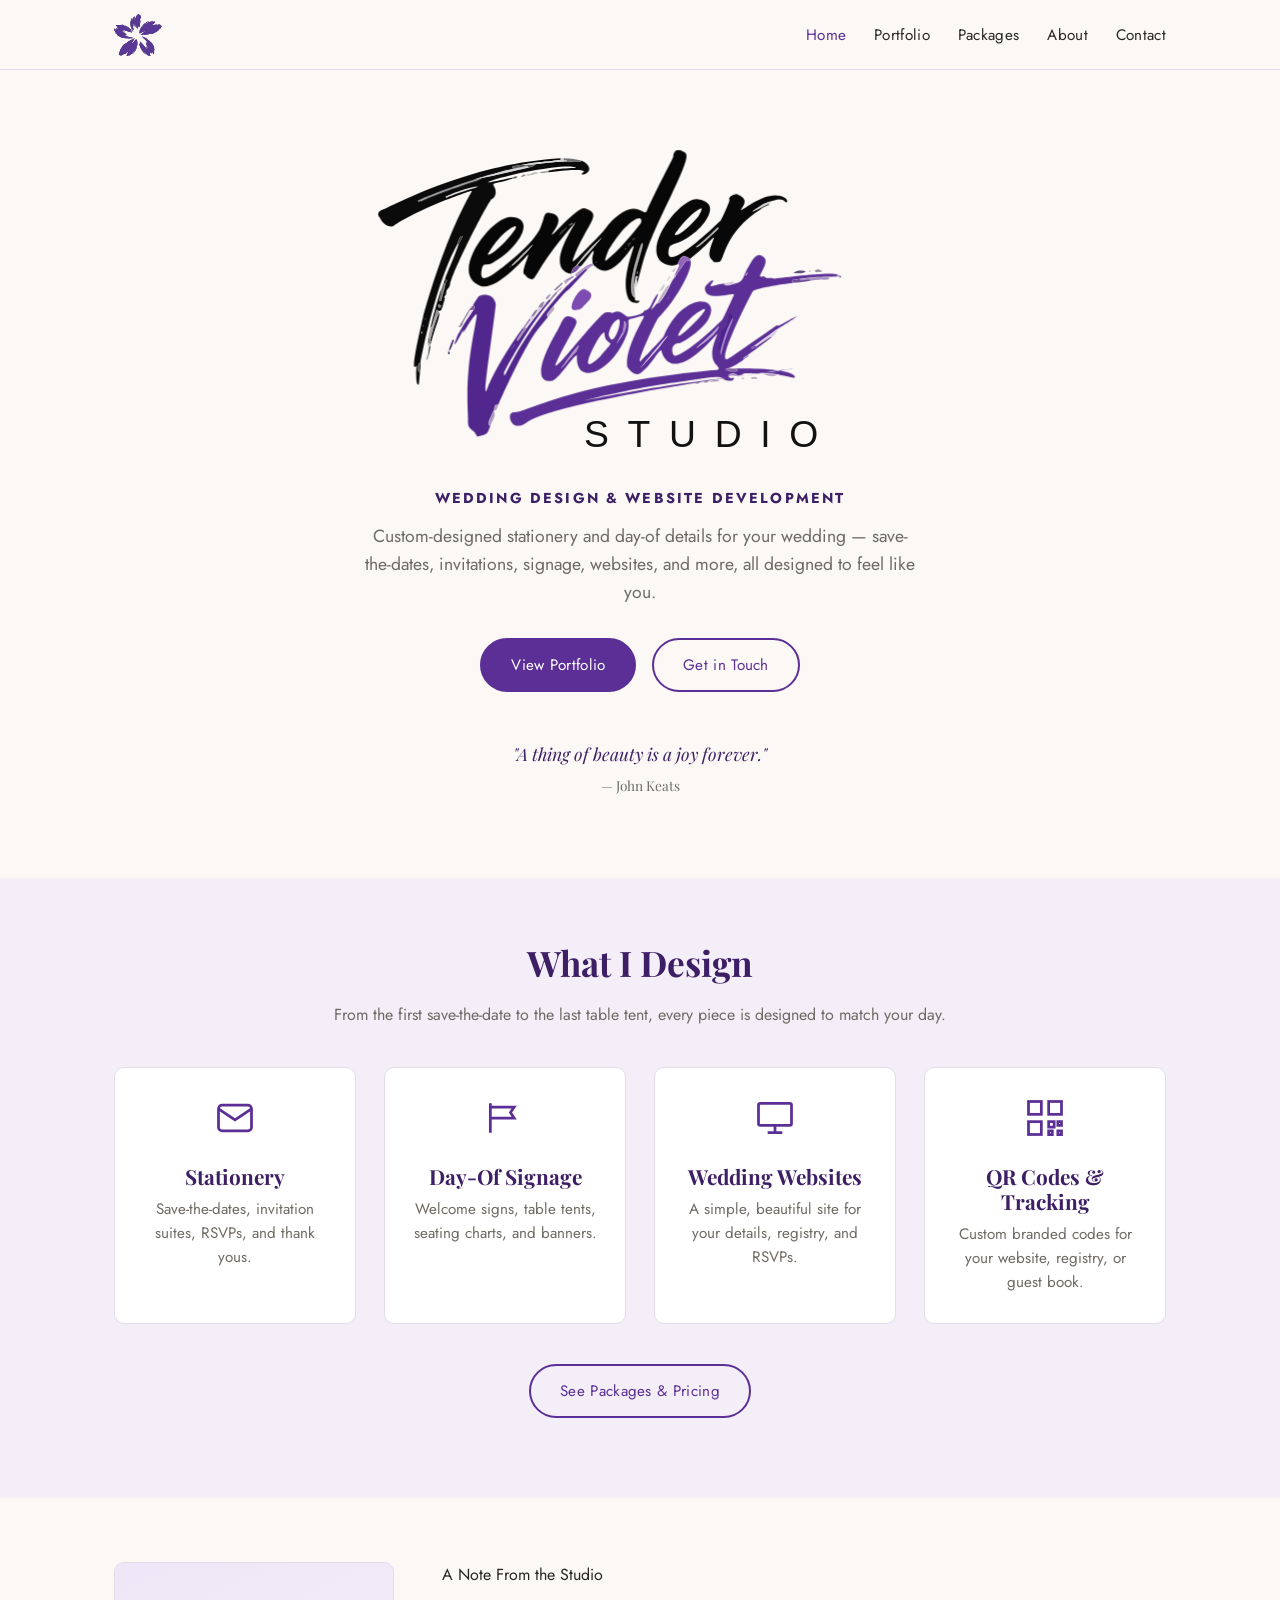
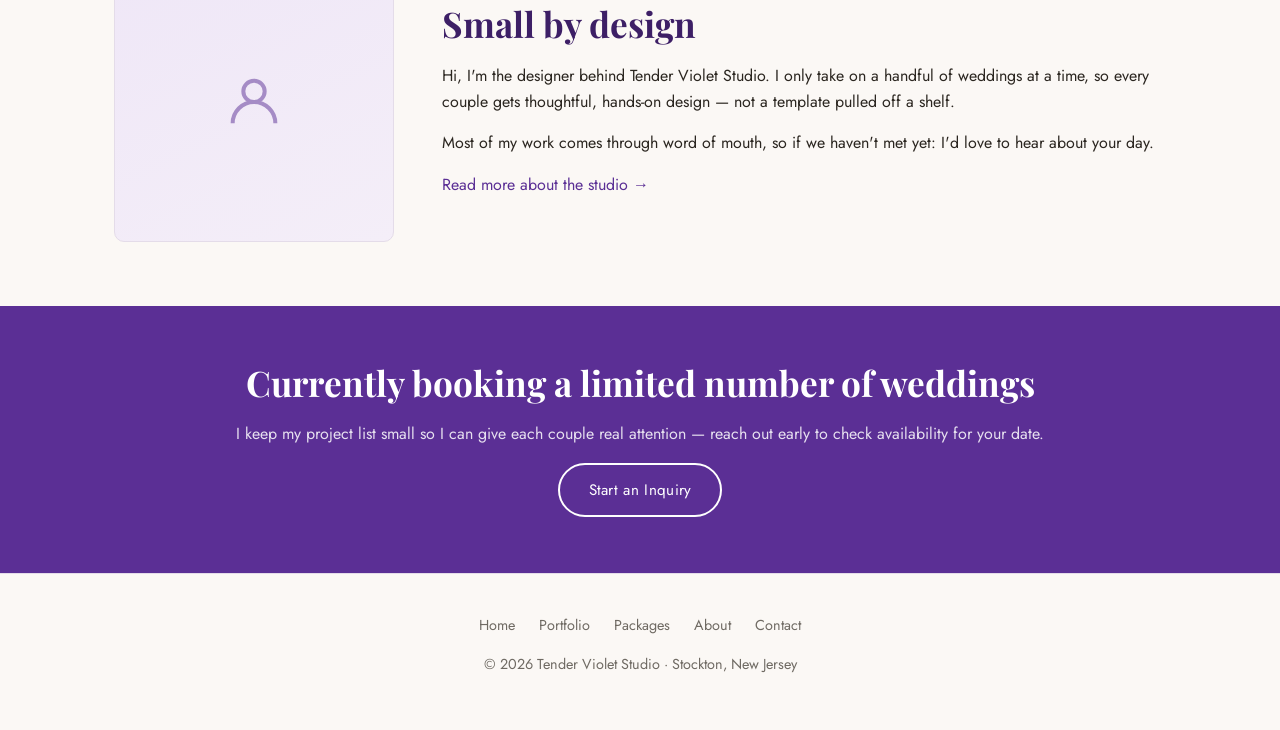
==== index.html @ 98bf35b9 "New repo for Tender Violet" ====
<!DOCTYPE html>
<html lang="en">

<head>
  <meta charset="UTF-8">
  <meta name="viewport" content="width=device-width, initial-scale=1.0">
  <title>Tender Violet Studio — Wedding Graphic Design</title>
  <meta name="description"
    content="Custom wedding stationery and design — save-the-dates, invitations, day-of signage, websites, and QR codes, made with care.">
  <link rel="icon" type="image/svg+xml" href="assets/img/logo.svg">
  <link rel="preconnect" href="https://fonts.googleapis.com">
  <link rel="preconnect" href="https://fonts.gstatic.com" crossorigin>
  <link
    href="https://fonts.googleapis.com/css2?family=Playfair+Display:ital,wght@0,500;0,600;1,500&family=Jost:wght@400;500;600&display=swap"
    rel="stylesheet">
  <link rel="stylesheet" href="css/style.css">
  <!-- Microsoft Clarity tracking -->
  <script src="js/clarity.js"></script>
</head>

<body>

  <header class="site-header">
    <nav class="nav">
      <a href="index.html" class="nav-brand">
        <img src="assets/img/violet_emblem.svg" alt="Tender Violet Studio Emblem">
        <!-- Tender Violet Studio -->
      </a>
      <button class="nav-toggle" aria-label="Toggle navigation" aria-expanded="false">
        <span></span><span></span><span></span>
      </button>
      <ul class="nav-links">
        <li><a href="index.html" class="active">Home</a></li>
        <li><a href="portfolio.html">Portfolio</a></li>
        <li><a href="packages.html">Packages</a></li>
        <li><a href="about.html">About</a></li>
        <li><a href="contact.html">Contact</a></li>
      </ul>
    </nav>
  </header>

  <main>

    <section class="hero">
      <div class="container">
        <svg class="hero-logo" viewBox="0 0 900 550" version="1.1" xmlns="http://www.w3.org/2000/svg">
          <defs>
            <style>
              .letter {
                opacity: 0;
                animation: fadeInLetter 0.8s ease-out forwards;
              }

              .letter-t {
                animation-delay: 1s;
              }

              .letter-e1 {
                animation-delay: 1.15s;
              }

              .letter-n {
                animation-delay: 1.3s;
              }

              .letter-d {
                animation-delay: 1.45s;
              }

              .letter-e2 {
                animation-delay: 1.6s;
              }

              .letter-r {
                animation-delay: 1.75s;
              }

              .letter-v {
                animation-delay: 1.9s;
              }

              .letter-i {
                animation-delay: 2.05s;
              }

              .letter-o {
                animation-delay: 2.2s;
              }

              .letter-l {
                animation-delay: 2.35s;
              }

              .letter-e3 {
                animation-delay: 2.5s;
              }

              .letter-t2 {
                animation-delay: 2.65s;
              }

              .studio-text {
                opacity: 0;
                animation: fadeInLetter 0.8s ease-out forwards;
                animation-delay: 3.6s;
              }

              @keyframes fadeInLetter {
                from {
                  opacity: 0;
                }

                to {
                  opacity: 1;
                }
              }
            </style>
          </defs>
          <g transform="matrix(1,0,0,1,-420.821688,-211.387527)">
            <g class="letter letter-t" transform="matrix(1.5,0,0,1.5,0,0)">
              <path
                d="M674.658,402.069C592.72,414.622 473.899,435.495 449.683,452.763C432.832,464.779 426.238,440.808 435.522,440.675C452.929,440.426 493.104,409.312 659.499,392.753C664.976,392.208 674.076,393.395 667.741,387.267C652.507,372.53 675.994,342.079 665.606,353.635C614.927,410.01 605.32,374.568 604.355,369.597C600.592,369.936 593.027,386.74 580.251,396.108C573.878,400.782 565.558,389.57 565.393,388.52C562.459,369.899 579.808,341.458 584.467,331.493C585.715,328.823 576.842,332.115 569.545,333.692C563.354,335.029 569.818,338.982 564.516,352.507C547.083,396.974 505.074,411.191 507.979,375.428C502.752,376.144 486.742,404.289 478.514,404.874C449.506,406.936 483.606,350.259 486.045,346.204C491.011,337.95 491.956,327.614 502.288,331.964C513.803,336.813 504.846,340.929 485.244,381.399C472.407,407.904 524.512,338.055 538.569,327.599C542.269,324.848 547.729,327.213 548.38,327.019C549.78,326.601 551.109,325.966 552.516,325.573C558.265,323.967 564.337,331.744 566.499,331.48C585.735,329.132 583.885,324.285 585.511,324.194C593.353,323.757 592.313,313.106 600.568,304.875C601.917,308.122 583.807,334.848 599.079,316.144C599.324,316.13 602.502,318.865 613.638,296.574C617.008,289.175 618.886,287.194 619.527,286.518C620.547,285.036 620.438,285.159 621.399,283.5C627.913,274.111 627.902,274.16 629.154,272.275C632.229,267.643 632.251,266.819 637.725,267.37C641.043,277.551 618.348,316.277 600.757,332.785C598.308,335.083 574.775,386.414 580.388,382.204C580.684,381.982 605.816,356.642 607.185,353.392C628.607,302.54 673.64,306.117 658.103,334.269C651.612,346.028 629.237,361.456 623.556,361.855C613.801,362.54 616.306,376.989 620.425,376.143C635.057,373.139 673.064,336.467 674.278,334.351C675.71,331.854 686.342,308.704 687.371,306.464C689.389,302.07 653.556,316.38 654.111,298.495C654.227,294.783 668.636,284.121 661.704,293.571C657.626,299.13 664.059,295.241 675.487,293.385C679.707,297.353 680.379,294.854 686.578,293.925C700.442,291.057 696.382,285.891 704.068,274.148C707.076,269.958 712.545,254.287 722.035,263.966C728.225,270.28 712.445,286.497 718.498,285.723C719.499,285.595 720.484,285.363 721.485,285.235C726.333,289.562 727.557,285.423 733.617,287.931C739.361,287.183 795.336,279.896 805.859,283.051L805.48,285.435C799.939,285.616 800.074,285.62 794.542,285.716C779.967,286.061 780.176,285.859 762.388,288.208C756.461,289.134 751.375,288.168 755.515,292.613C749.835,293.461 711.304,298.346 708.757,302.629C705.257,308.514 663.99,389.138 681.324,379.201C684.354,377.463 735.23,342.156 736.377,341.213L738.524,341.582C742.96,339.251 742.937,339.276 743.315,339.065C782.741,317.073 736.766,345.681 736.074,346.097C734.092,347.57 715.606,361.309 711.214,364.378C707.33,365.847 706.185,368.934 708.5,367.732C710.61,366.636 710.389,366.598 712.51,365.325C728.846,353.884 729.312,353.549 730.664,354.56C723.716,360.177 705.439,373.47 703.222,375.083C701.797,376.558 699.531,377.025 698.106,378.5C698.001,378.608 698.106,378.5 699.126,380.078C697.033,381.427 690.131,387.039 681.143,390.177C669.408,391.97 695.258,396.363 690.5,391.782C690.141,391.437 689.857,391.019 689.498,390.674C693.135,390.617 719.779,390.196 738.499,392.857C732.262,393.689 724.415,394.767 715.335,396.058C709.049,396.031 707.479,396.074 698.471,396.222L696.56,397.739L691.54,398.882C688.976,394.664 679.478,395.667 681.397,400.554C681.554,400.661 681.703,400.758 681.844,400.847C679.403,401.165 676.894,401.491 674.314,401.825C668.622,398.088 653.902,402.198 608.45,408.2C584.22,411.399 548.7,419.474 543.545,420.646C467.807,437.864 567.544,415.475 635.509,406.811C649.904,404.975 662.806,403.316 674.314,401.825C674.432,401.903 674.547,401.984 674.658,402.069ZM738.499,392.857C757.496,390.322 761.553,390.075 740.013,393.081C739.515,393.004 739.01,392.929 738.499,392.857ZM740.013,393.081C748.467,394.392 755.043,396.382 756.673,399.394C758.736,403.205 749.663,399.608 747.534,399.332C742.426,398.669 742.548,399.008 737.545,397.16C728.832,396.448 729.072,396.538 720.514,396.087L718.065,396.072C727.205,394.848 734.46,393.857 740.013,393.081ZM718.065,396.072C709.735,397.188 699.839,398.498 688.24,400.013C698.08,398.541 707.202,397.214 715.335,396.058C716.156,396.062 717.057,396.066 718.065,396.072ZM688.24,400.013C686.194,400.319 684.117,400.632 682.012,400.95L681.844,400.847L688.24,400.013ZM682.012,400.95C684.182,402.257 684.528,401.343 687.542,401.461C686.633,407.382 676.618,403.478 675.729,403.132C675.415,402.73 675.061,402.377 674.658,402.069C677.145,401.688 679.597,401.315 682.012,400.95ZM544.075,351.491C548.708,372.359 562.108,331.152 554.481,334.442C546.695,337.801 544.375,349.922 544.075,351.491ZM625.884,347.729C611.784,370.796 668.825,313.897 650.551,323.625C635.528,331.622 626.841,346.33 625.884,347.729ZM534.682,376.669C545.097,364.249 545.495,364.567 546.02,362.354C546.475,360.442 539.322,360.294 539.342,350.523C539.35,346.492 533.245,355.217 532.863,355.763C527.171,363.898 507.177,403.223 534.682,376.669Z"
                style="fill:rgb(91,47,149);" />
            </g>
            <!-- Letter E -->
            <g class="letter letter-e1" transform="matrix(1.5,0,0,1.5,0,0)">
              <path
                d="M526.479,271.515L525.811,270.473C525.573,265.584 524.881,265.732 526.064,261.416C529.513,248.838 522.464,262.883 513.446,272.444C512.927,272.994 512.301,273.434 511.783,273.984C506.355,271.064 501.959,277.026 501.503,282.396C462.31,275.941 525.525,200.541 499.687,230.747C456.858,280.818 462.511,291.713 453.347,287.789C449.911,286.318 450.955,285.17 447.77,283.194C442.935,280.192 456.46,255.231 450.718,261.785C447.379,265.595 415.106,302.43 397.583,296.246C360.483,283.152 410.062,216.65 432.5,217.454C462.222,218.518 441.278,253.502 411.226,270.001C404.601,273.638 400.76,269.031 399.196,276.433C395.009,296.242 409.322,286.016 427.868,270.998C466.36,239.829 466.166,228.658 468.11,224.333C470.11,219.882 470.064,211.913 475.496,212.536C497.476,215.058 480.835,234.244 479.609,236.528C474.819,245.457 508.198,205.002 516.484,207.541C538.145,214.177 520.596,222.366 504.212,263.396C499.527,275.129 508.981,262.989 529.219,243.216C545.281,227.523 542.192,224.554 558.836,212.999C577.476,200.058 584.934,216.899 587.685,210.594C598.649,185.466 617.903,150.248 617.959,148.571C617.995,147.475 618.374,136.055 630.636,143.338C634.084,145.386 637.145,147.751 616.139,191.321C583.385,259.258 586.26,260.367 576.559,294.679L575.999,289.202C576.571,286.512 578.154,285.851 575.573,284.572L574.559,288.527L573.736,295.512C573.609,294.504 571.069,294.471 574.396,280.483C576.85,270.16 586.471,240.932 581.62,248.584C581.086,249.427 561.946,303.345 574.067,309.55C574.492,312.081 573.471,312.999 575.648,313.153C578.43,313.349 578.167,312.649 578.353,312.764C582.745,315.472 569.583,318.951 565.984,309.285C555.835,282.02 582.826,235.287 568.359,255.379C542.339,291.519 532.15,276.115 526.691,272.245L526.479,271.515ZM543.777,255.637C543.42,256.509 537.905,270.002 541.281,267.143C545.323,263.719 556.424,255.698 581.02,224.25C581.491,223.648 583.653,213.888 571.751,221.901C558.138,231.066 545.546,252.61 543.777,255.637ZM405.972,260.419C413.625,261.8 447.851,222.941 435.549,228.658C419.616,236.064 407.669,257.39 405.972,260.419Z"
                style="fill:rgb(7,7,7);" />
            </g>
            <!-- Letter N -->
            <g class="letter letter-n" transform="matrix(1.5,0,0,1.5,0,0)">
              <path
                d="M489.55,150.278C489.393,152.086 489.536,152.066 489.393,152.086C467.876,155.108 467.863,153.943 446.484,157.448C436.776,159.689 431.377,158.519 435.488,162.398C427.366,164.127 427.493,164.009 419.42,166.222C347.281,185.989 440.173,163.384 452.727,160.845C457.14,160.147 457.156,160.214 460.469,157.186C472.135,155.716 471.935,155.23 493.541,153.927L496.493,153.964C510.331,154.79 510.607,155.302 513.557,153.281C514.397,153.673 520.628,156.573 521.819,161.402C523.622,168.708 508.322,171.51 515.145,166.258C517.654,164.328 514.148,161.356 475.579,166.225L474.692,164.721C481.489,163.664 482.002,162.213 505.71,161.57C505.898,161.257 506.085,160.944 506.273,160.631C493.198,156.723 437.359,166.869 411.524,175.549C392.443,181.96 431.787,172.618 433.565,172.554L434.594,173.329C415.855,180.066 409.594,177.109 413.173,182.678C415.662,186.55 416.431,193.854 410.345,197.247C406.714,199.272 366.844,276.635 362.843,294.571C361.621,300.048 358.701,298.828 358.385,304.502C358.202,307.794 355.156,307.49 356.807,310.425C356.881,310.557 353.78,323.162 352.305,324.22C352.219,324.282 349.992,324.797 349.791,324.844C347.568,323.215 347.706,323.044 347.568,323.215C347.568,323.215 346.812,326.479 346.747,326.763C346.445,327.974 346.144,329.185 345.842,330.396C342.249,341.938 343.157,342.51 340.262,344.566C343.878,329.938 345.849,320.845 352.538,300.514C353.842,303.01 352.973,303.106 350.651,313.48C351.978,313.499 351.842,313.461 352.828,312.539C357.184,295.187 357.327,295.199 357.21,293.653C358.856,291.238 360.871,290.162 357.022,288.363C364.801,268.311 365.58,268.797 372.751,248.427C376.714,240.515 376.939,240.677 376.971,239.505C376.993,238.678 374.354,237.913 371.403,248.226C347.067,291.194 331.288,372.244 329.123,383.363C325.138,385.854 325.371,393.463 328.449,395.49C327.235,408.567 327.349,409.101 326.569,409.013C322.967,408.611 324.448,389.231 324.579,387.508C324.206,387.881 323.719,388.127 323.346,388.5C316.892,394.94 331.04,335.895 332.116,331.4C335.348,319.574 356.531,242.052 387.404,188.465C388.648,186.307 385.93,187.566 357.758,197.984L351.509,200.522C306.145,219.564 298.684,227.771 297.426,228.011C287.47,229.907 282.484,217.834 282.33,217.684C276.33,211.806 287.322,208.547 288.299,208.097C310.708,197.775 392.142,155.709 489.55,150.278Z"
                style="fill:rgb(11,11,12);" />
            </g>
            <!-- Letter D -->
            <g class="letter letter-d" transform="matrix(1.5,0,0,1.5,0,0)">
              <path
                d="M519.716,277.608C514.785,282.282 498.67,300.741 497.844,300.875C495.726,301.218 482.276,317.667 481.016,319.208C474.302,328.12 472.635,328.191 474.671,331.593C459.325,350.369 459.318,350.159 447.263,371.369C443.601,377.815 429.725,404.952 417.939,431.935C413.298,431.554 414.71,433.868 413.108,438.262L412.503,439.501C408.423,449.06 405.188,452.939 408.63,456.532C405.604,466.171 404.396,465.888 394.488,468.297C393.327,468.579 391.906,463.866 390.317,462.742C381.257,456.333 383.881,454.572 383.26,443.507C379.889,383.459 392.499,343.346 393.331,329.541C393.699,323.421 380.384,345.91 379.46,347.47C377.44,347.715 377.287,347.537 376.319,349.318C376.063,349.811 362.213,376.546 370.981,353.755L371.955,351.683C379.87,338.216 379.737,338.265 382.715,333.615C384.964,330.239 387.213,326.862 389.463,323.485C392.191,320.241 390.652,319.9 389.084,318.213C389.579,317.372 394.939,308.267 395.699,307.965C412.552,301.272 415.214,316.58 415.116,317.502C411.715,349.47 398.852,430.296 404.861,414.885C416.381,385.34 442.313,349.4 446.15,344.083C445.889,344.654 447.658,344.923 447.397,345.494C446.963,346.444 446.7,346.033 440.195,356.386C439.232,357.917 439.966,358 439.712,359.787C440.509,358.583 440.422,358.803 449.924,344.915C467.233,322.048 467.438,322.348 472.655,315.66C474.833,313.592 474.599,313.543 476.724,311.559C477.312,311.865 477.901,312.171 478.49,312.477C459.103,332.337 424.616,393.046 424.569,395.545C424.28,411.001 433.554,364.618 494.771,297.819C499.044,293.746 503.317,289.673 507.59,285.6C508.45,284.797 517.644,276.222 518.746,276.015C519.357,275.899 519.105,277.724 519.716,277.608Z"
                style="fill:rgb(81,39,141);" />
            </g>
            <!-- Letter E -->
            <g class="letter letter-e2" transform="matrix(1.5,0,0,1.5,0,0)">
              <path
                d="M726.43,200.328C721.161,202.686 721.169,202.621 720.739,202.875C720.377,203.089 696.016,218.094 717.399,206.943L718.964,208C674.738,235.705 676.618,268.084 670.574,268.755C664.544,269.426 664.098,268.753 663.798,268.3C661.193,264.372 655.445,264.326 662.861,245.546C667.673,233.358 659.518,248.607 637.101,265.159C628.632,259.421 626.929,262.386 623.073,271.081C622.366,271.562 618.652,274.094 612.489,272.54C574.163,262.874 624.981,193.895 646.536,197.258C673.586,201.478 653.043,226.344 644.449,233.443C621.41,252.473 614.947,245.351 612.993,253.594C605.179,286.549 668.442,225.074 672.317,221.308C672.992,220.652 682.956,199.509 682.136,197.645C680.128,193.076 690.251,191.205 690.552,191.321C705.373,197.017 697.796,204.364 695.641,208.537C691.874,215.831 724.379,183.338 745.422,195.614C750.043,198.31 747.963,202.233 745.911,200.015C741.001,194.708 734.735,198.078 726.43,200.328ZM646.703,216.658C647.076,216.003 652.597,206.316 649.533,207.676C636.426,213.493 621.894,234.039 619.979,236.746C618.434,238.93 624.324,241.863 646.703,216.658Z"
                style="fill:rgb(8,8,8);" />
            </g>
            <!-- Letter R -->
            <g class="letter letter-r" transform="matrix(1.5,0,0,1.5,0,0)">
              <path
                d="M506.512,323.752C493.941,326.662 509.606,297.152 516.374,299.896C529.555,305.238 524.612,310.568 514.452,320.45C511.201,323.613 510.878,322.9 506.512,323.752Z"
                style="fill:rgb(125,76,178);" />
            </g>
            <!-- Letter V -->
            <g class="letter letter-v" transform="matrix(1.5,0,0,1.5,0,0)">
              <path
                d="M368.637,181.906C393.847,173.563 393.829,173.554 394.485,173.373C406.035,170.178 393.582,176.064 393.354,176.137C331.99,196.055 333.124,199.621 327.532,199.866C319.228,200.23 341.206,191.971 368.637,181.906Z"
                style="fill:rgb(174,172,175);" />
            </g>
            <!-- Letter I -->
            <g class="letter letter-i" transform="matrix(1.5,0,0,1.5,0,0)">
              <path
                d="M685.589,332.649C677.492,349.344 676.182,353.598 671.758,370.534C669.24,368.285 669.656,368.065 669.945,364.578C670.131,362.33 668.956,362.159 670.541,360.561C674.088,356.984 670.331,347.41 675.852,345.953C678.789,345.178 681.588,332.149 681.533,331.491C680.823,323.014 687.403,331.291 685.589,332.649Z"
                style="fill:rgb(76,35,141);" />
            </g>
            <!-- Letter O -->
            <g class="letter letter-o" transform="matrix(1.5,0,0,1.5,0,0)">
              <path
                d="M573.736,295.512L573.614,296.507C573.765,300.855 573.916,305.202 574.067,309.55C561.946,303.345 581.086,249.427 581.62,248.584C586.471,240.932 576.85,270.16 574.396,280.483C571.069,294.471 573.609,294.504 573.736,295.512Z"
                style="fill:rgb(159,156,158);" />
            </g>
            <!-- Letter L -->
            <g class="letter letter-l" transform="matrix(1.5,0,0,1.5,0,0)">
              <path
                d="M637.101,265.159L637.725,267.37C632.251,266.819 632.229,267.643 629.154,272.275C627.902,274.16 627.913,274.111 621.399,283.5L620.204,282.383C624.961,273.072 625.627,271.816 623.073,271.081C626.929,262.386 628.632,259.421 637.101,265.159Z"
                style="fill:rgb(146,100,187);" />
            </g>
            <!-- Letter E -->
            <g class="letter letter-e3" transform="matrix(1.5,0,0,1.5,0,0)">
              <path
                d="M452.727,160.845C440.173,163.384 347.281,185.989 419.42,166.222C427.493,164.009 427.366,164.127 435.488,162.398C436.757,162.114 448.309,159.534 451.486,159.541C452.086,159.543 452.127,160.844 452.727,160.845Z"
                style="fill:rgb(212,209,214);" />
            </g>
            <!-- Letter T -->
            <g class="letter letter-t2" transform="matrix(1.5,0,0,1.5,0,0)">
              <path
                d="M489.55,150.278L492.467,150.337C492.641,150.999 492.814,151.661 492.988,152.324L493.541,153.927C471.935,155.23 472.135,155.716 460.469,157.186C446.664,159.317 446.773,157.495 446.484,157.448C467.863,153.943 467.876,155.108 489.393,152.086C489.536,152.066 489.393,152.086 489.55,150.278Z"
                style="fill:rgb(215,213,215);" />
              <path
                d="M470.382,313.797C471.14,314.418 471.897,315.039 472.655,315.66C467.438,322.348 467.233,322.048 449.924,344.915C450.155,344.321 448.372,344.128 448.603,343.534C449.471,341.298 451.406,339.64 452.745,337.65C453.441,336.616 454.498,335.694 454.704,334.465C454.793,333.932 453.361,333.971 453.451,333.438L455.589,330.531C457.84,333.48 462.651,324.762 462.461,322.93C462.471,322.71 462.924,322.961 463.74,320.498C469.458,322.352 468.884,319.535 470.382,313.797Z"
                style="fill:rgb(223,210,231);" />
              <path
                d="M685.589,332.649C687.15,333.64 683.58,341.642 683.254,342.372C673.175,364.963 672.127,385.7 671.758,370.534C676.182,353.598 677.492,349.344 685.589,332.649Z"
                style="fill:rgb(168,135,207);" />
              <path
                d="M794.542,285.716C796.284,287.373 796.206,287.197 796.284,287.373C796.6,288.091 796.457,289.265 786.604,288.975C786.175,289.018 785.745,289.062 785.315,289.105C782.075,289.368 778.834,289.631 775.593,289.894C775.418,289.79 773.405,288.593 773.405,288.593C768.268,288.481 768.536,289.884 763.439,289.706C762.366,289.668 763.599,288.25 762.388,288.208C780.176,285.859 779.967,286.061 794.542,285.716Z"
                style="fill:rgb(168,148,195);" />
              <path
                d="M670.217,341.833C670.57,352.061 634.045,375.436 646.492,364.492C658.823,353.649 658.8,353.86 670.217,341.833Z"
                style="fill:rgb(182,158,212);" />
              <path
                d="M350.325,326.697C352.379,330.205 345.836,343.66 341.693,359.467C341.587,359.399 339.831,360.344 340.564,356.509C343.542,343.891 343.667,344.09 347.845,331.746C348.672,330.063 349.498,328.38 350.325,326.697Z"
                style="fill:rgb(38,36,41);" />
              <path
                d="M736.074,346.097C736.099,347.426 736.955,347.4 736.12,348.5C733.526,351.918 734.221,352.391 730.664,354.56C729.312,353.549 728.846,353.884 712.51,365.325C712.078,365.009 711.646,364.694 711.214,364.378C715.606,361.309 734.092,347.57 736.074,346.097Z"
                style="fill:rgb(218,204,230);" />
              <path
                d="M507.282,371.408C501.546,377.288 501.81,377.348 496.487,383.484C479.844,402.671 497.834,378.505 498.119,378.163C498.832,377.31 517.293,351.803 507.282,371.408Z"
                style="fill:rgb(177,151,201);" />
              <path
                d="M357.414,194.381C380.781,182.967 406.453,179.718 388.321,185.249C360.38,193.77 360.915,195.038 358.465,195.668C357.928,195.806 357.95,194.243 357.414,194.381Z"
                style="fill:rgb(220,220,221);" />
              <path
                d="M643.874,251.385C652.964,244.472 668.116,229.347 668.478,229.289C672.476,228.65 667.229,233.533 666.951,233.793C646.431,252.89 644.698,253.556 643.874,251.385Z"
                style="fill:rgb(185,184,184);" />
              <path
                d="M432.921,272.596C434.025,271.485 442.102,263.359 446.7,258.68C473.259,231.656 443.576,268.048 433.5,273.491L432.921,272.596Z"
                style="fill:rgb(183,181,182);" />
              <path
                d="M525.811,270.473L526.479,271.515L526.691,272.245C522.979,274.76 523.014,274.546 519.716,277.608C519.105,277.724 519.357,275.899 518.746,276.015C517.644,276.222 508.45,284.797 507.59,285.6C506.974,285.12 506.357,284.639 505.741,284.159C505.925,284.035 506.201,284.115 506.386,283.991C508.199,282.771 508.292,282.571 508.378,282.385C508.748,281.585 507.191,282.253 507.518,281.547C518.373,273.733 517.57,272.214 525.811,270.473Z"
                style="fill:rgb(174,144,195);" />
              <path
                d="M613.638,296.574C602.502,318.865 599.324,316.13 599.079,316.144C601.569,311.598 601.356,311.632 604.028,307.109C604.605,306.132 610.911,295.46 612.164,295.5C612.772,295.519 613.031,296.554 613.638,296.574Z"
                style="fill:rgb(189,178,194);" />
              <path
                d="M345.842,330.396C346.51,330.846 347.177,331.296 347.845,331.746C343.667,344.09 343.542,343.891 340.564,356.509C340.015,356.198 340.057,356.277 337.833,355.675C338.43,353.073 338.137,353.263 338.767,350.516C338.877,350.037 338.878,350.075 340.262,344.566C343.157,342.51 342.249,341.938 345.842,330.396Z"
                style="fill:rgb(172,170,172);" />
              <path
                d="M446.484,157.448C446.773,157.495 446.664,159.317 460.469,157.186C457.156,160.214 457.14,160.147 452.727,160.845C452.127,160.844 452.086,159.543 451.486,159.541C448.309,159.534 436.757,162.114 435.488,162.398C431.377,158.519 436.776,159.689 446.484,157.448Z"
                style="fill:rgb(93,94,92);" />
              <path
                d="M492.467,150.337C503.151,150.845 502.956,150.743 513.557,153.281C510.607,155.302 510.331,154.79 496.493,153.964C496.171,151.554 495.441,152.188 492.988,152.324C492.814,151.661 492.641,150.999 492.467,150.337Z"
                style="fill:rgb(111,112,111);" />
              <path
                d="M602.195,366.294C601.573,367.037 558.391,415.729 593.003,374.186C593.623,373.442 628.189,331.954 602.195,366.294Z"
                style="fill:rgb(216,200,234);" />
              <path
                d="M453.451,333.438C453.361,333.971 454.793,333.932 454.704,334.465C454.498,335.694 453.441,336.616 452.745,337.65C451.406,339.64 449.471,341.298 448.603,343.534C448.372,344.128 450.155,344.321 449.924,344.915C440.422,358.803 440.509,358.583 439.712,359.787C439.966,358 439.232,357.917 440.195,356.386C446.7,346.033 446.963,346.444 447.397,345.494C447.658,344.923 445.889,344.654 446.15,344.083C448.583,340.534 451.017,336.986 453.451,333.438Z"
                style="fill:rgb(156,130,180);" />
              <path
                d="M762.388,288.208C763.599,288.25 762.366,289.668 763.439,289.706C768.536,289.884 768.268,288.481 773.405,288.593C773.405,288.593 775.418,289.79 775.593,289.894C772.415,290.313 772.604,290.604 769.453,291.019C768.341,291.166 768.421,291.137 755.515,292.613C751.375,288.168 756.461,289.134 762.388,288.208Z"
                style="fill:rgb(109,76,149);" />
              <path
                d="M525.225,254.271C524.325,255.289 491.375,292.579 512.449,265.474C518.959,257.102 526.332,249.929 527.631,248.666C547.326,229.506 525.55,253.907 525.225,254.271Z"
                style="fill:rgb(195,195,195);" />
              <path
                d="M412.503,439.501C415.932,443.328 412.269,448.38 408.63,456.532C405.188,452.939 408.423,449.06 412.503,439.501Z"
                style="fill:rgb(173,153,190);" />
              <path
                d="M355.468,292.493C356.049,292.88 356.63,293.266 357.21,293.653C357.327,295.199 357.184,295.187 352.828,312.539C351.842,313.461 351.978,313.499 350.651,313.48C352.973,303.106 353.842,303.01 352.538,300.514L355.468,292.493Z"
                style="fill:rgb(109,113,107);" />
              <path
                d="M511.783,273.984C507.311,279.392 507.562,279.533 501.503,282.396C501.959,277.026 506.355,271.064 511.783,273.984Z"
                style="fill:rgb(117,78,158);" />
              <path
                d="M481.016,319.208C483.07,323.975 481.263,323.889 477.787,327.893C477.533,328.185 477.556,328.167 474.671,331.593C472.635,328.191 474.302,328.12 481.016,319.208Z"
                style="fill:rgb(186,169,198);" />
              <path
                d="M726.43,200.328C727.425,200.794 731.854,200.432 727.625,203.751C727.052,203.788 727.077,202.408 726.504,202.445C726.504,202.445 718.127,206.583 717.399,206.943C696.016,218.094 720.377,203.089 720.739,202.875C721.169,202.621 721.161,202.686 726.43,200.328Z"
                style="fill:rgb(210,210,210);" />
              <path
                d="M720.514,396.087C729.072,396.538 728.832,396.448 737.545,397.16C736.412,397.921 729.673,402.445 720.514,396.087Z"
                style="fill:rgb(189,166,207);" />
              <path
                d="M560.039,348.45C560.914,342.365 561.502,342.53 561.403,336.492C561.386,335.484 568.345,336.896 561.58,350.635C561.066,349.907 560.552,349.179 560.039,348.45Z"
                style="fill:rgb(170,136,205);" />
              <path
                d="M389.084,318.213C390.652,319.9 392.191,320.241 389.463,323.485C382.95,323.514 384.826,326.56 380.582,331.427C380.765,327.853 381.703,328.239 389.084,318.213Z"
                style="fill:rgb(119,85,151);" />
              <path
                d="M681.143,390.177C683.928,390.342 686.713,390.508 689.498,390.674C689.857,391.019 690.141,391.437 690.5,391.782C695.258,396.363 669.408,391.97 681.143,390.177Z"
                style="fill:rgb(132,101,168);" />
              <path
                d="M675.487,293.385C684.476,291.951 688.377,289.099 686.578,293.925C680.379,294.854 679.707,297.353 675.487,293.385Z"
                style="fill:rgb(215,202,223);" />
              <path
                d="M329.123,383.363C329.478,389.451 329.311,389.299 328.449,395.49C325.371,393.463 325.138,385.854 329.123,383.363Z"
                style="fill:rgb(83,84,79);" />
              <path
                d="M560.039,348.45C560.552,349.179 561.066,349.907 561.58,350.635C561.27,351.114 546.822,373.429 556.232,355.367C558.112,351.758 558.092,351.987 560.039,348.45Z"
                style="fill:rgb(178,146,218);" />
              <path
                d="M366.125,357.064C366.625,358.128 367.641,357.638 367.136,359.216C364.058,368.848 363.259,369.328 361.424,370.404C361.534,369.278 361.918,365.385 366.125,357.064Z"
                style="fill:rgb(87,66,117);" />
              <path
                d="M755.277,281.427C760.096,276.893 767.639,278.859 768.693,279.133C769.746,279.408 769.17,282.751 755.277,281.427Z"
                style="fill:rgb(97,76,126);" />
              <path
                d="M484.598,302.707L485.205,303.675C484.726,306.093 484.264,305.785 480.344,310.393L478.49,312.477C477.901,312.171 477.312,311.865 476.724,311.559C477.12,311.074 479.952,306.291 484.598,302.707Z"
                style="fill:rgb(159,144,176);" />
              <path
                d="M490.53,292.583C491.907,293.144 492.085,293.455 491.086,294.386C484.049,300.5 483.941,302.964 481.617,300.534C485.964,296.181 485.929,296.492 490.53,292.583Z"
                style="fill:rgb(151,134,163);" />
              <path
                d="M487.487,238.511C487.588,237.603 487.947,234.395 494.779,229.721C500.351,225.908 492.534,236.247 487.487,238.511Z"
                style="fill:rgb(61,60,61);" />
              <path
                d="M691.54,398.882C686.972,399.658 686.918,397.812 682.5,399.122C681.922,399.294 681.974,400.383 681.397,400.554C679.478,395.667 688.976,394.664 691.54,398.882Z"
                style="fill:rgb(171,142,196);" />
              <path
                d="M389.463,323.485C387.213,326.862 384.964,330.239 382.715,333.615L380.582,331.427C384.826,326.56 382.95,323.514 389.463,323.485Z"
                style="fill:rgb(234,219,243);" />
              <path
                d="M337.833,355.675C340.057,356.277 340.015,356.198 340.564,356.509C339.831,360.344 341.587,359.399 341.693,359.467C341.388,361.629 341.515,361.498 340.565,363.576C339.287,362.639 337.574,360.875 337.33,360.623C337.498,358.974 337.665,357.324 337.833,355.675Z"
                style="fill:rgb(126,127,122);" />
              <path
                d="M494.452,289.395C495.167,288.981 503.289,284.28 503.534,284.469C505.396,285.905 503.329,286.025 498.429,290.348C496.224,290.833 496.464,290.29 494.452,289.395Z"
                style="fill:rgb(161,136,186);" />
              <path
                d="M462.461,322.93C462.651,324.762 457.84,333.48 455.589,330.531C459.728,325.083 459.118,324.503 462.461,322.93Z"
                style="fill:rgb(137,125,153);" />
              <path
                d="M371.403,248.226C374.354,237.913 376.993,238.678 376.971,239.505C376.939,240.677 376.714,240.515 372.751,248.427L371.403,248.226Z"
                style="fill:rgb(51,49,43);" />
              <path
                d="M340.565,363.576C340.496,366.603 340.634,366.397 340.002,369.41C336.107,387.989 338.484,365.853 338.551,365.528C339.777,364.627 339.845,364.838 340.565,363.576Z"
                style="fill:rgb(99,97,98);" />
              <path
                d="M574.559,288.527L575.999,289.202C576.186,291.028 576.372,292.854 576.559,294.679C576.635,297.508 575.62,298.671 573.614,296.507L573.736,295.512C574.01,293.184 574.285,290.855 574.559,288.527Z"
                style="fill:rgb(217,214,217);" />
              <path
                d="M417.939,431.935C417.788,432.363 416.057,437.285 416.057,437.285C414.525,439.841 413.61,438.096 413.108,438.262C414.71,433.868 413.298,431.554 417.939,431.935Z"
                style="fill:rgb(177,157,193);" />
              <path
                d="M372.477,343.494C372.893,342.778 401.346,294.716 379.059,335.5C376.313,340.526 378.233,342.891 372.477,343.494Z"
                style="fill:rgb(151,141,159);" />
              <path
                d="M601.788,302.506C604.84,297.483 604.585,297.49 606.762,294.783C608.635,292.455 608.833,301.157 601.788,302.506Z"
                style="fill:rgb(203,201,206);" />
              <path
                d="M727.625,203.751C721.713,206.043 721.901,206.487 718.964,208C718.442,207.647 717.921,207.295 717.399,206.943C718.127,206.583 726.504,202.445 726.504,202.445C727.077,202.408 727.052,203.788 727.625,203.751Z"
                style="fill:rgb(94,93,92);" />
              <path
                d="M470.382,313.797C468.884,319.535 469.458,322.352 463.74,320.498C466.002,315.378 469.672,314.053 470.382,313.797Z"
                style="fill:rgb(155,136,168);" />
              <path
                d="M670.271,403.694C670.206,405.738 669.181,404.86 662.511,405.693C656.785,406.407 663.853,402.149 670.271,403.694Z"
                style="fill:rgb(172,160,190);" />
              <path
                d="M474.692,164.721L475.579,166.225C474.94,166.326 468.073,167.402 467.562,167.312C460.148,166.005 474.087,164.774 474.692,164.721Z"
                style="fill:rgb(154,150,154);" />
              <path
                d="M788.362,279.477C779.781,282.076 779.542,278.819 779.677,278.741C783.887,276.309 784.228,276.957 788.362,279.477Z"
                style="fill:rgb(150,146,163);" />
              <path
                d="M464.083,167.232C463.457,167.421 442.225,173.839 455.924,167.614C460.902,165.351 463.52,166.899 464.083,167.232Z"
                style="fill:rgb(187,190,184);" />
              <path
                d="M472.28,311.71C472.175,306.723 480.061,303.937 477.269,307.373C475.091,310.053 475.593,310.622 472.28,311.71Z"
                style="fill:rgb(168,154,182);" />
              <path
                d="M349.695,325.556C349.905,325.936 350.115,326.317 350.325,326.697C349.498,328.38 348.672,330.063 347.845,331.746C347.177,331.296 346.51,330.846 345.842,330.396C346.144,329.185 346.445,327.974 346.747,326.763C347.531,326.672 347.46,326.591 349.695,325.556Z"
                style="fill:rgb(148,148,148);" />
              <path
                d="M708.496,402.433C701.989,400.811 713.983,398.903 713.871,401.607C713.815,402.966 713.139,402.268 708.496,402.433Z"
                style="fill:rgb(177,175,190);" />
              <path
                d="M357.022,288.363C360.871,290.162 358.856,291.238 357.21,293.653C356.63,293.266 356.049,292.88 355.468,292.493L357.022,288.363Z"
                style="fill:rgb(45,47,43);" />
              <path
                d="M570.489,246.499C568.549,249.184 568.687,249.061 566.539,251.575C564.887,247.483 565.951,246.448 570.489,246.499Z"
                style="fill:rgb(48,48,44);" />
              <path
                d="M350.468,316.511C350.923,318.707 353.604,317.35 352.984,319.5C352.929,319.692 352.984,319.5 351.51,321.511L350.184,321.739C348.872,318.758 347.708,318.064 350.468,316.511Z"
                style="fill:rgb(129,132,126);" />
              <path
                d="M494.452,289.395C496.464,290.29 496.224,290.833 498.429,290.348C495.807,293.394 495.835,293.385 495.597,293.638C494.415,294.896 494.55,293.461 492.867,290.718C493.395,290.277 493.924,289.836 494.452,289.395Z"
                style="fill:rgb(186,169,200);" />
              <path
                d="M703.222,375.083C703.043,375.546 704.408,375.716 704.229,376.179C704.045,376.658 703.856,376.464 699.126,380.078C698.106,378.5 698.001,378.608 698.106,378.5C699.531,377.025 701.797,376.558 703.222,375.083Z"
                style="fill:rgb(166,135,192);" />
              <path
                d="M646.521,407.643C637.964,407.237 647.298,405.581 647.48,405.579C650.223,405.559 646.679,407.554 646.521,407.643Z"
                style="fill:rgb(143,123,162);" />
              <path
                d="M337.33,360.623C337.574,360.875 339.287,362.639 340.565,363.576C339.845,364.838 339.777,364.627 338.551,365.528C336.153,363.141 337.159,360.99 337.33,360.623Z"
                style="fill:rgb(190,191,187);" />
              <path
                d="M613.531,284.548C614.2,286.163 614.748,286.208 614.004,287.171C607.291,295.85 613.403,284.719 613.531,284.548Z"
                style="fill:rgb(206,206,210);" />
              <path
                d="M616.547,279.507C616.657,279.338 624.123,270.394 619.04,279.186C618.21,280.62 617.781,280.798 616.547,279.507Z"
                style="fill:rgb(192,183,200);" />
              <path
                d="M433.565,172.554C433.966,172.318 437.371,170.319 439.119,170.815C439.518,170.928 440.828,173.631 434.594,173.329L433.565,172.554Z"
                style="fill:rgb(104,108,98);" />
              <path
                d="M499.414,225.391C502.458,223.781 502.43,223.426 503.01,223.918C505.017,225.621 495.45,229.992 499.414,225.391Z"
                style="fill:rgb(88,90,85);" />
              <path
                d="M338.186,378.428C338.087,378.61 335.123,384.056 335.809,379.456C335.839,379.251 337.36,369.457 338.186,378.428Z"
                style="fill:rgb(170,168,171);" />
              <path
                d="M484.598,302.707C484.897,302.41 494.507,292.879 489.352,300.428C489.115,300.776 488.997,300.567 485.205,303.675L484.598,302.707Z"
                style="fill:rgb(183,175,198);" />
              <path
                d="M658.01,404.912C657.287,406.392 656.834,406.732 653.491,406.525C652.749,406.479 652.298,403.17 658.01,404.912Z"
                style="fill:rgb(149,138,169);" />
              <path
                d="M711.214,364.378C711.646,364.694 712.078,365.009 712.51,365.325C710.389,366.598 710.61,366.636 708.5,367.732C706.185,368.934 707.33,365.847 711.214,364.378Z"
                style="fill:rgb(120,80,174);" />
              <path
                d="M703.807,279.857C702.032,286.217 700.301,285.049 700.208,284.583C699.83,282.69 700.641,282.947 703.807,279.857Z"
                style="fill:rgb(176,135,207);" />
              <path
                d="M571.404,245.058C571.28,244.783 570.135,242.243 572.48,241.44C578.118,239.51 571.637,244.866 571.404,245.058Z"
                style="fill:rgb(53,51,51);" />
              <path
                d="M349.791,324.844L349.695,325.556C347.46,326.591 347.531,326.672 346.747,326.763C346.812,326.479 347.568,323.215 347.568,323.215C347.706,323.044 347.568,323.215 349.791,324.844Z"
                style="fill:rgb(122,122,120);" />
              <path
                d="M361.424,370.404C364.074,375.061 360.927,374.481 360.669,374.297C359.653,373.575 361.269,370.681 361.424,370.404Z"
                style="fill:rgb(89,72,117);" />
              <path
                d="M437.696,363.582C437.54,363.776 427.177,375.474 434.718,364.5C436.004,362.629 436.286,362.542 436.492,362.479C437.49,362.171 436.713,363.885 437.696,363.582Z"
                style="fill:rgb(109,65,168);" />
              <path
                d="M530.478,267.781L531.014,268.568C530.843,268.73 531.296,269.104 531.125,269.266C528.59,271.648 528.373,269.427 527.127,269.5C528.244,268.927 529.361,268.354 530.478,267.781Z"
                style="fill:rgb(41,30,48);" />
              <path
                d="M575.573,284.572C578.154,285.851 576.571,286.512 575.999,289.202L574.559,288.527C574.897,287.209 575.235,285.891 575.573,284.572Z"
                style="fill:rgb(192,191,195);" />
              <path
                d="M432.921,272.596L433.5,273.491C430.717,277.866 429.849,274.728 429.952,274.452C429.99,274.352 432.68,272.74 432.921,272.596Z"
                style="fill:rgb(48,44,49);" />
              <path
                d="M695.457,402.539C696.787,400.662 696.979,399.697 698.765,401.245C698.98,401.431 700.094,403.965 695.457,402.539Z"
                style="fill:rgb(202,199,207);" />
              <path
                d="M620.204,282.383L621.399,283.5C620.438,285.159 620.547,285.036 619.527,286.518C618.619,284.44 618.902,284.478 620.204,282.383Z"
                style="fill:rgb(190,165,205);" />
              <path
                d="M492.988,152.324C495.441,152.188 496.171,151.554 496.493,153.964L493.541,153.927L492.988,152.324Z"
                style="fill:rgb(184,185,186);" />
              <path
                d="M805.859,283.051C807.055,283.567 808.251,284.083 809.446,284.599C808.592,285.101 807.738,285.603 806.884,286.104L805.48,285.435C805.606,284.64 805.733,283.845 805.859,283.051Z"
                style="fill:rgb(181,168,197);" />
              <path
                d="M449.215,170.229C448.953,170.33 440.633,173.553 445.752,169.681C447.522,168.341 447.861,168.427 449.215,170.229Z"
                style="fill:rgb(134,126,137);" />
              <path
                d="M809.446,284.599C810.636,287.281 808.854,286.893 806.884,286.104C807.738,285.603 808.592,285.101 809.446,284.599Z"
                style="fill:rgb(112,94,138);" />
              <path
                d="M379.46,347.47C378.397,349.218 378.447,349.313 376.319,349.318C377.287,347.537 377.44,347.715 379.46,347.47Z"
                style="fill:rgb(157,130,181);" />
              <path
                d="M330.612,351.632C329.674,349.734 328.677,349.411 330.564,348.238C332.435,347.074 330.713,351.38 330.612,351.632Z"
                style="fill:rgb(147,144,152);" />
              <path
                d="M774.504,278.47C776.372,280.2 771.96,280.241 772.905,278.93C772.982,278.822 772.905,278.93 774.504,278.47Z"
                style="fill:rgb(158,147,168);" />
              <path
                d="M612.423,308.885C613.206,310.395 613.265,310.272 613.206,310.395C612.394,312.072 610.479,309.872 612.423,308.885Z"
                style="fill:rgb(141,96,193);" />
              <path
                d="M575.924,282.386C575.976,282.171 577.442,276.018 577.653,280.229C577.757,282.31 576.839,281.677 576.264,282.698L575.924,282.386Z"
                style="fill:rgb(144,144,146);" />
              <path d="M331.761,341.383C332.45,339.687 333.646,341.147 332.661,342.756L331.761,341.383Z"
                style="fill:rgb(93,94,98);" />
              <path
                d="M507.518,281.547C507.191,282.253 508.748,281.585 508.378,282.385C508.292,282.571 508.199,282.771 506.386,283.991C506.201,284.115 505.925,284.035 505.741,284.159C506.289,282.615 506.251,282.741 507.518,281.547Z"
                style="fill:rgb(163,146,176);" />
              <path
                d="M451.507,170.317C450.828,169.061 449.948,168.539 451.47,168.369C451.625,168.351 454.497,168.354 451.507,170.317Z"
                style="fill:rgb(178,178,181);" />
              <path
                d="M564.565,253.498C563.482,255.104 563.637,255.095 563.482,255.104C562.414,255.16 561.616,251.226 564.565,253.498Z"
                style="fill:rgb(75,77,74);" />
              <path
                d="M333.5,332.954C333.67,332.993 337.306,333.833 334.735,334.754C333.271,335.279 333.606,334.505 333.5,332.954Z"
                style="fill:rgb(61,62,57);" />
              <path
                d="M736.377,341.213C737.442,340.483 737.37,341.103 738.524,341.582C737.808,341.459 737.093,341.336 736.377,341.213Z"
                style="fill:rgb(177,172,184);" />
              <path d="M331.761,341.383L332.661,342.756C331.71,342.776 332.059,342.438 331.761,341.383Z"
                style="fill:rgb(61,60,67);" />
              <path d="M575.924,282.386L576.264,282.698C576.103,283.03 575.942,283.361 575.782,283.693L575.924,282.386Z"
                style="fill:rgb(64,64,67);" />
              <path d="M328.484,361.492L328.236,363.536C328.319,362.855 328.402,362.173 328.484,361.492Z"
                style="fill:rgb(53,52,59);" />
            </g>
          </g>
          <text class="studio-text" x="570" y="510"
          style="font-family:'TwCenMT-Condensed', 'Tw Cen MT Condensed', sans-serif;font-size:64px;letter-spacing:2.0rem;fill:rgb(18,18,18);text-anchor:middle;">STUDIO</text>
        </svg>
        <p class="eyebrow">Wedding Design &amp; Website Development</p>
        <!--<h1>Tender Violet Studio</h1>-->
        <p class="lead">Custom-designed stationery and day-of details for your wedding — save-the-dates, invitations,
          signage, websites, and more, all designed to feel like you.</p>
        <div class="btn-group" style="justify-content:center;">
          <a href="portfolio.html" class="btn btn-primary">View Portfolio</a>
          <a href="contact.html" class="btn btn-outline">Get in Touch</a>
        </div>
        <p class="quote">"A thing of beauty is a joy forever."<cite>— John Keats</cite></p>
      </div>
    </section>

    <section class="section-alt">
      <div class="container">
        <div class="section-head">
          <h2>What I Design</h2>
          <p>From the first save-the-date to the last table tent, every piece is designed to match your day.</p>
        </div>
        <div class="grid grid-4">
          <div class="card">
            <svg class="icon" viewBox="0 0 24 24" fill="none" stroke="currentColor" stroke-width="1.5">
              <rect x="3" y="5" width="18" height="14" rx="2" />
              <path d="M3 7l9 6 9-6" />
            </svg>
            <h3>Stationery</h3>
            <p>Save-the-dates, invitation suites, RSVPs, and thank yous.</p>
          </div>
          <div class="card">
            <svg class="icon" viewBox="0 0 24 24" fill="none" stroke="currentColor" stroke-width="1.5">
              <path d="M4 4v16M4 6h13l-2 3 2 3H4" />
            </svg>
            <h3>Day-Of Signage</h3>
            <p>Welcome signs, table tents, seating charts, and banners.</p>
          </div>
          <div class="card">
            <svg class="icon" viewBox="0 0 24 24" fill="none" stroke="currentColor" stroke-width="1.5">
              <rect x="3" y="4" width="18" height="12" rx="1" />
              <path d="M8 20h8M12 16v4" />
            </svg>
            <h3>Wedding Websites</h3>
            <p>A simple, beautiful site for your details, registry, and RSVPs.</p>
          </div>
          <div class="card">
            <svg class="icon" viewBox="0 0 24 24" fill="none" stroke="currentColor" stroke-width="1.5">
              <rect x="3" y="3" width="7" height="7" />
              <rect x="14" y="3" width="7" height="7" />
              <rect x="3" y="14" width="7" height="7" />
              <path d="M14 14h3v3h-3zM19 14h2v2h-2zM14 19h2v2h-2zM19 19h2v2h-2z" />
            </svg>
            <h3>QR Codes &amp; Tracking</h3>
            <p>Custom branded codes for your website, registry, or guest book.</p>
          </div>
        </div>
        <p style="text-align:center; margin-top:2.5rem;">
          <a href="packages.html" class="btn btn-outline">See Packages &amp; Pricing</a>
        </p>
      </div>
    </section>

    <section>
      <div class="container about-layout">
        <div class="about-photo">
          <svg viewBox="0 0 24 24" fill="none" stroke="currentColor" stroke-width="1.5">
            <circle cx="12" cy="8" r="4" />
            <path d="M4 20c0-4.4 3.6-8 8-8s8 3.6 8 8" />
          </svg>
        </div>
        <div>
          <p class="eyebrow">A Note From the Studio</p>
          <h2>Small by design</h2>
          <!-- Replace with your own bio blurb — see about.html for the full page -->
          <p>Hi, I'm the designer behind Tender Violet Studio. I only take on a handful of weddings at a time, so every
            couple gets thoughtful, hands-on design — not a template pulled off a shelf.</p>
          <p>Most of my work comes through word of mouth, so if we haven't met yet: I'd love to hear about your day.</p>
          <a href="about.html">Read more about the studio &rarr;</a>
        </div>
      </div>
    </section>

    <section class="cta-band">
      <div class="container">
        <h2>Currently booking a limited number of weddings</h2>
        <p>I keep my project list small so I can give each couple real attention — reach out early to check availability
          for your date.</p>
        <a href="contact.html" class="btn btn-outline">Start an Inquiry</a>
      </div>
    </section>

  </main>

  <footer class="site-footer">
    <div class="container">
      <div class="footer-links">
        <a href="index.html">Home</a>
        <a href="portfolio.html">Portfolio</a>
        <a href="packages.html">Packages</a>
        <a href="about.html">About</a>
        <a href="contact.html">Contact</a>
      </div>
    <p>&copy; <span id="year">2026</span> Tender Violet Studio · Stockton, New Jersey</p>
    </div>
  </footer>

  <script src="js/main.js"></script>
  <script>document.getElementById('year').textContent = new Date().getFullYear();</script>
</body>

</html>
---- css/style.css ----
/* Tender Violet Studio — shared styles */

:root {
  --color-primary: #5b2f95;
  --color-primary-dark: #3d1f66;
  --color-primary-tint: #efe7f7;
  --color-ink: #2b2620;
  --color-ink-muted: #6f6a63;
  --color-bg: #fbf8f5;
  --color-bg-alt: #f4eef8;
  --color-border: #e4dce9;
  --color-white: #ffffff;

  --font-heading: 'Playfair Display', Georgia, 'Times New Roman', serif;
  --font-body: 'Jost', 'Segoe UI', Tahoma, sans-serif;

  --max-width: 1100px;
  --radius: 10px;
  --shadow: 0 10px 30px rgba(59, 31, 96, 0.08);
}

* {
  box-sizing: border-box;
}

html {
  scroll-behavior: smooth;
}

body {
  margin: 0;
  font-family: var(--font-body);
  color: var(--color-ink);
  background: var(--color-bg);
  line-height: 1.6;
  -webkit-font-smoothing: antialiased;
}

h1, h2, h3, h4 {
  font-family: var(--font-heading);
  color: var(--color-primary-dark);
  line-height: 1.2;
  margin: 0 0 0.5em;
}

h1 { font-size: clamp(2.2rem, 5vw, 3.4rem); }
h2 { font-size: clamp(1.6rem, 3vw, 2.2rem); }
h3 { font-size: 1.3rem; }

p { margin: 0 0 1em; }

a {
  color: var(--color-primary);
  text-decoration: none;
}

a:hover { text-decoration: underline; }

img { max-width: 100%; display: block; }

.container {
  max-width: var(--max-width);
  margin: 0 auto;
  padding: 0 1.5rem;
}

/* ---------- Header / Nav ---------- */

.site-header {
  background: var(--color-bg);
  border-bottom: 1px solid var(--color-border);
  position: sticky;
  top: 0;
  z-index: 50;
}

.nav {
  display: flex;
  align-items: center;
  justify-content: space-between;
  padding: 0.85rem 1.5rem;
  max-width: var(--max-width);
  margin: 0 auto;
}

.nav-brand {
  display: flex;
  align-items: center;
  gap: 0.6rem;
  font-family: var(--font-heading);
  font-size: 1.2rem;
  color: var(--color-primary-dark);
}

.nav-brand:hover { text-decoration: none; }

.nav-brand img {
  height: 42px;
  width: auto;
}

.nav-toggle {
  display: none;
  flex-direction: column;
  gap: 5px;
  background: none;
  border: none;
  cursor: pointer;
  padding: 0.5rem;
}

.nav-toggle span {
  width: 24px;
  height: 2px;
  background: var(--color-primary-dark);
  display: block;
}

.nav-links {
  display: flex;
  gap: 1.75rem;
  list-style: none;
  margin: 0;
  padding: 0;
}

.nav-links a {
  color: var(--color-ink);
  font-size: 0.95rem;
  letter-spacing: 0.02em;
}

.nav-links a.active,
.nav-links a:hover {
  color: var(--color-primary);
}

@media (max-width: 720px) {
  .nav-toggle { display: flex; }

  .nav-links {
    position: absolute;
    top: 100%;
    left: 0;
    right: 0;
    background: var(--color-bg);
    border-bottom: 1px solid var(--color-border);
    flex-direction: column;
    gap: 0;
    max-height: 0;
    overflow: hidden;
    transition: max-height 0.25s ease;
  }

  .nav-links.open {
    max-height: 320px;
  }

  .nav-links li {
    border-top: 1px solid var(--color-border);
  }

  .nav-links a {
    display: block;
    padding: 0.9rem 1.5rem;
  }
}

/* ---------- Buttons ---------- */

.btn {
  display: inline-block;
  padding: 0.8rem 1.8rem;
  border-radius: 999px;
  font-size: 0.95rem;
  letter-spacing: 0.02em;
  cursor: pointer;
  border: 2px solid var(--color-primary);
  transition: background 0.2s ease, color 0.2s ease;
}

.btn:hover { text-decoration: none; }

.btn-primary {
  background: var(--color-primary);
  color: var(--color-white);
}

.btn-primary:hover { background: var(--color-primary-dark); border-color: var(--color-primary-dark); }

.btn-outline {
  background: transparent;
  color: var(--color-primary);
}

.btn-outline:hover {
  background: var(--color-primary);
  color: var(--color-white);
}

.btn-group {
  display: flex;
  gap: 1rem;
  flex-wrap: wrap;
}

/* ---------- Hero ---------- */

.hero {
  padding: 5rem 0 4rem;
  text-align: center;
}

.hero-logo {
  width: 525px;
  max-width: 100%;
  margin: 0 auto 0.5rem;
}

.hero .eyebrow {
  text-transform: uppercase;
  letter-spacing: 0.15em;
  font-size: 0.9rem;
  color: var(--color-primary-dark);
  font-weight: bold;
  margin-bottom: 0.75rem;
}

.hero p.lead {
  max-width: 560px;
  margin: 0 auto 2rem;
  font-size: 1.1rem;
  color: var(--color-ink-muted);
}

.hero .quote {
  margin-top: 3rem;
  font-family: var(--font-heading);
  font-style: italic;
  color: var(--color-primary-dark);
  font-size: 1.1rem;
}

.hero .quote cite {
  display: block;
  font-style: normal;
  font-size: 0.85rem;
  color: var(--color-ink-muted);
  margin-top: 0.4rem;
}

/* ---------- Sections ---------- */

section {
  padding: 4rem 0;
}

.section-alt {
  background: var(--color-bg-alt);
}

.section-head {
  text-align: center;
  max-width: 620px;
  margin: 0 auto 2.5rem;
}

.section-head p {
  color: var(--color-ink-muted);
}

/* ---------- Cards / grid ---------- */

.grid {
  display: grid;
  gap: 1.75rem;
}

.grid-4 { grid-template-columns: repeat(4, 1fr); }
.grid-3 { grid-template-columns: repeat(3, 1fr); }
.grid-2 { grid-template-columns: repeat(2, 1fr); }

@media (max-width: 900px) {
  .grid-4 { grid-template-columns: repeat(2, 1fr); }
  .grid-3 { grid-template-columns: repeat(2, 1fr); }
}

@media (max-width: 600px) {
  .grid-4, .grid-3, .grid-2 { grid-template-columns: 1fr; }
}

.card {
  background: var(--color-white);
  border: 1px solid var(--color-border);
  border-radius: var(--radius);
  padding: 1.75rem;
  text-align: center;
}

.card .icon {
  width: 44px;
  height: 44px;
  margin: 0 auto 1rem;
  color: var(--color-primary);
}

.card h3 { margin-bottom: 0.5rem; }

.card p {
  color: var(--color-ink-muted);
  font-size: 0.95rem;
  margin-bottom: 0;
}

/* ---------- Portfolio placeholders ---------- */

.portfolio-item {
  border-radius: var(--radius);
  overflow: hidden;
  border: 1px solid var(--color-border);
  background: var(--color-white);
}

.portfolio-placeholder {
  aspect-ratio: 4 / 5;
  background: linear-gradient(155deg, var(--color-primary-tint), var(--color-bg-alt));
  display: flex;
  align-items: center;
  justify-content: center;
  color: var(--color-primary);
  position: relative;
}

.portfolio-placeholder svg {
  width: 48px;
  height: 48px;
  opacity: 0.5;
}

.portfolio-placeholder .tag {
  position: absolute;
  top: 0.75rem;
  left: 0.75rem;
  background: var(--color-white);
  color: var(--color-ink-muted);
  font-size: 0.7rem;
  letter-spacing: 0.05em;
  text-transform: uppercase;
  padding: 0.25rem 0.6rem;
  border-radius: 999px;
  border: 1px solid var(--color-border);
}

.portfolio-item .caption {
  padding: 1rem 1.25rem;
}

.portfolio-item .caption h3 {
  font-size: 1.05rem;
  margin-bottom: 0.2rem;
}

.portfolio-item .caption p {
  font-size: 0.85rem;
  color: var(--color-ink-muted);
  margin-bottom: 0;
}

.portfolio-note {
  background: var(--color-primary-tint);
  border: 1px dashed var(--color-primary);
  border-radius: var(--radius);
  padding: 1.25rem 1.5rem;
  color: var(--color-primary-dark);
  font-size: 0.95rem;
  margin-bottom: 2.5rem;
}

/* ---------- Packages ---------- */

.package-card {
  background: var(--color-white);
  border: 1px solid var(--color-border);
  border-radius: var(--radius);
  padding: 2rem;
  display: flex;
  flex-direction: column;
  height: 100%;
}

.package-card .price {
  font-family: var(--font-heading);
  font-size: 1.6rem;
  color: var(--color-primary);
  margin: 0.5rem 0 1rem;
}

.package-card ul {
  margin: 0 0 1.5rem;
  padding-left: 1.1rem;
  color: var(--color-ink-muted);
  font-size: 0.95rem;
  flex-grow: 1;
}

.package-card li { margin-bottom: 0.4rem; }

/* ---------- About ---------- */

.about-layout {
  display: grid;
  grid-template-columns: 280px 1fr;
  gap: 3rem;
  align-items: start;
}

@media (max-width: 720px) {
  .about-layout { grid-template-columns: 1fr; }
}

.about-photo {
  aspect-ratio: 1 / 1;
  border-radius: var(--radius);
  background: linear-gradient(155deg, var(--color-primary-tint), var(--color-bg-alt));
  display: flex;
  align-items: center;
  justify-content: center;
  color: var(--color-primary);
  border: 1px solid var(--color-border);
}

.about-photo svg { width: 64px; height: 64px; opacity: 0.5; }

/* ---------- Contact form ---------- */

.contact-layout {
  display: grid;
  grid-template-columns: 1fr 1fr;
  gap: 3rem;
}

@media (max-width: 800px) {
  .contact-layout { grid-template-columns: 1fr; }
}

.form-field {
  margin-bottom: 1.25rem;
}

.form-field label {
  display: block;
  font-size: 0.9rem;
  margin-bottom: 0.4rem;
  color: var(--color-ink);
}

.form-field input,
.form-field select,
.form-field textarea {
  width: 100%;
  padding: 0.75rem 0.9rem;
  border: 1px solid var(--color-border);
  border-radius: 6px;
  font-family: var(--font-body);
  font-size: 0.95rem;
  background: var(--color-white);
  color: var(--color-ink);
}

.form-field input:focus,
.form-field select:focus,
.form-field textarea:focus {
  outline: 2px solid var(--color-primary);
  outline-offset: 1px;
}

.form-field textarea { resize: vertical; min-height: 120px; }

.form-hint {
  font-size: 0.85rem;
  color: var(--color-ink-muted);
  margin-top: -0.5rem;
  margin-bottom: 1.5rem;
}

.honeypot { display: none; }

.contact-side h3 { margin-top: 0; }

.contact-side .detail {
  margin-bottom: 1.5rem;
}

.contact-side .detail .label {
  font-size: 0.8rem;
  text-transform: uppercase;
  letter-spacing: 0.08em;
  color: var(--color-ink-muted);
  margin-bottom: 0.2rem;
}

/* ---------- CTA band ---------- */

.cta-band {
  background: var(--color-primary);
  color: var(--color-white);
  text-align: center;
  padding: 3.5rem 0;
}

.cta-band h2 { color: var(--color-white); }
.cta-band p { color: rgba(255,255,255,0.85); }

.cta-band .btn-outline {
  border-color: var(--color-white);
  color: var(--color-white);
}

.cta-band .btn-outline:hover {
  background: var(--color-white);
  color: var(--color-primary);
}

/* ---------- Footer ---------- */

.site-footer {
  border-top: 1px solid var(--color-border);
  padding: 2.5rem 0;
  text-align: center;
  color: var(--color-ink-muted);
  font-size: 0.9rem;
}

.site-footer a { color: var(--color-ink-muted); }
.site-footer a:hover { color: var(--color-primary); }

.footer-links {
  display: flex;
  justify-content: center;
  gap: 1.5rem;
  margin-bottom: 1rem;
  flex-wrap: wrap;
}

/* ---------- 404 ---------- */

.error-page {
  text-align: center;
  padding: 6rem 0;
}
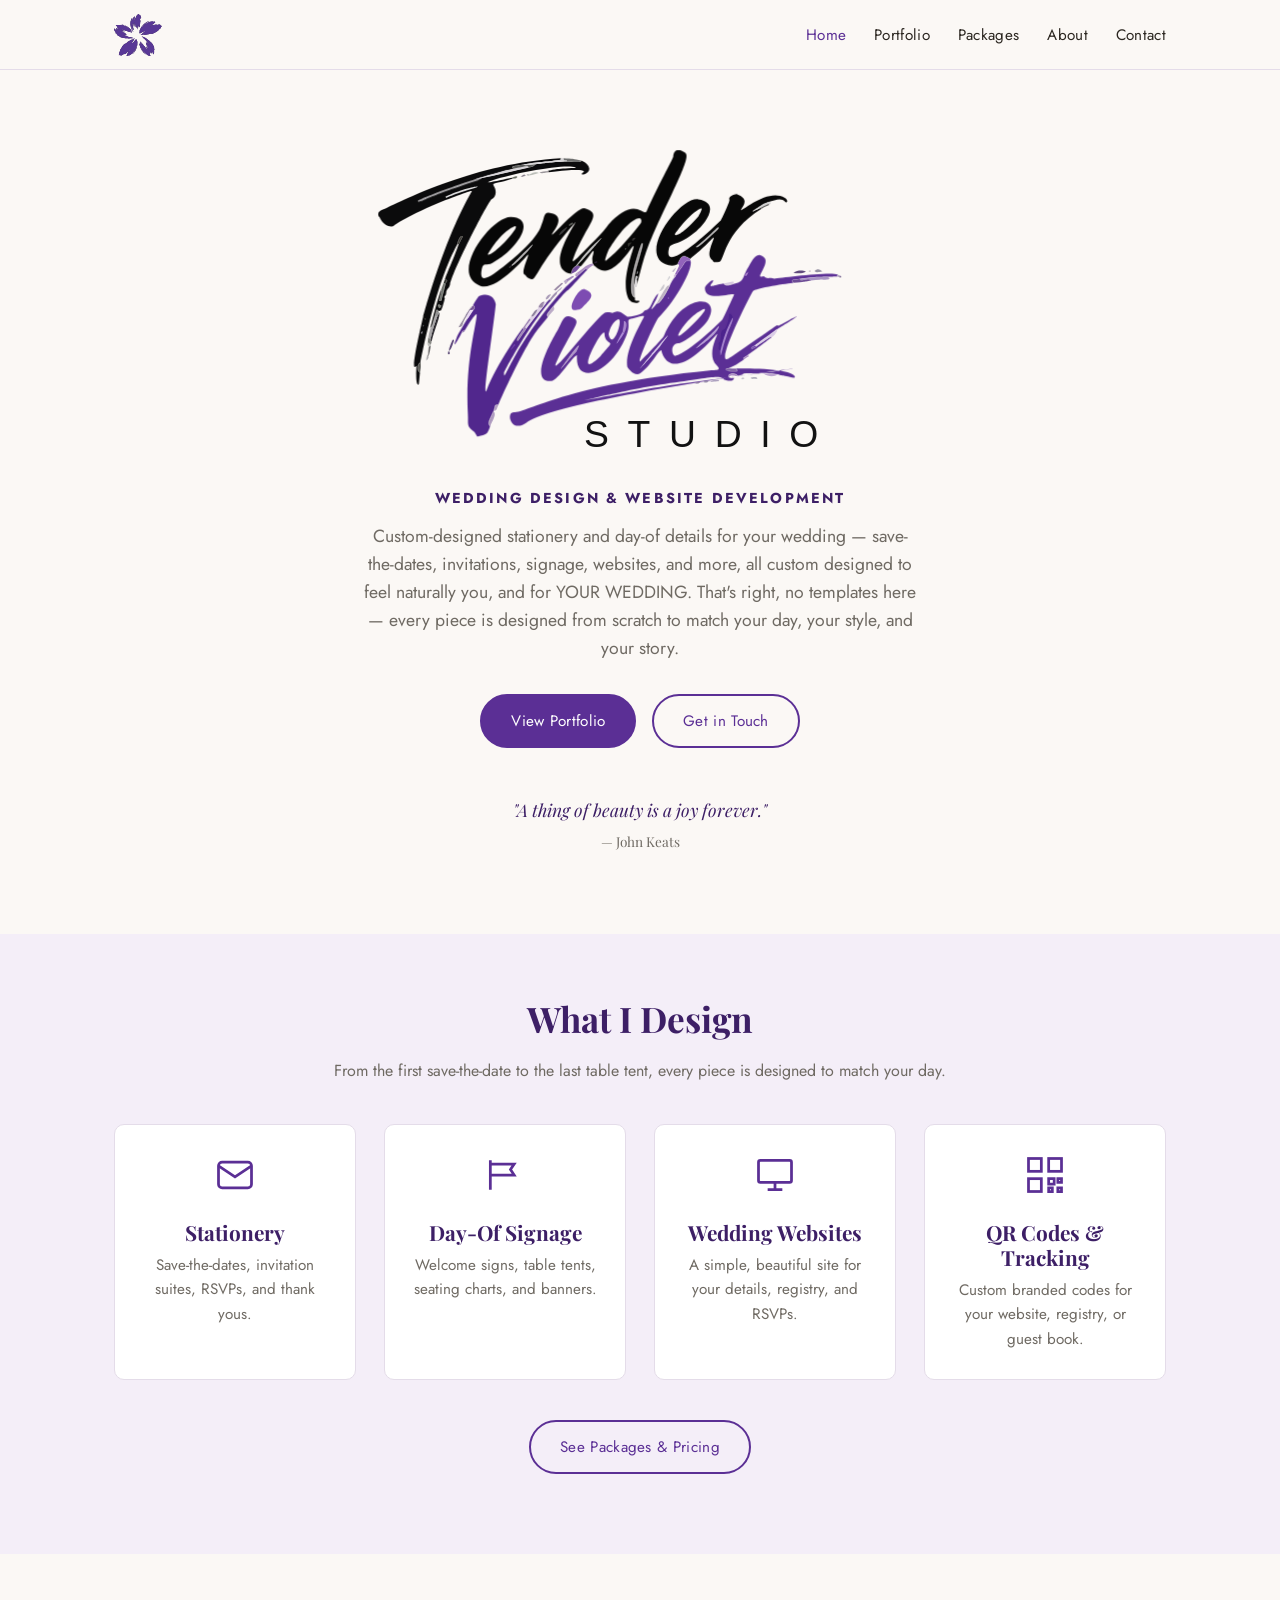
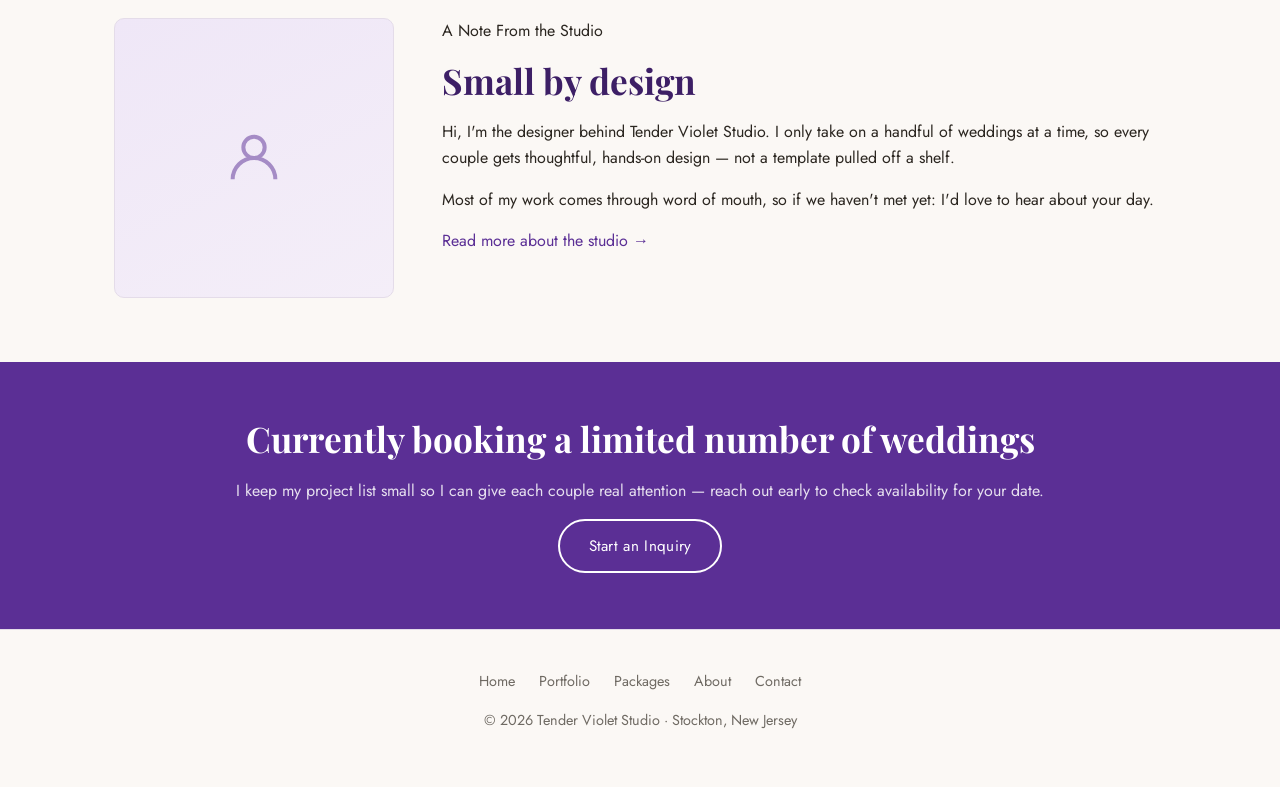
==== commit 21b15567: "Text revisions" ====
--- a/index.html
+++ b/index.html
@@ -487,8 +487,12 @@
         </svg>
         <p class="eyebrow">Wedding Design &amp; Website Development</p>
         <!--<h1>Tender Violet Studio</h1>-->
-        <p class="lead">Custom-designed stationery and day-of details for your wedding — save-the-dates, invitations,
-          signage, websites, and more, all designed to feel like you.</p>
+        <p class="lead">
+          Custom-designed stationery and day-of details for your wedding — save-the-dates, invitations,
+          signage, websites, and more, all custom designed to feel naturally you, and for YOUR WEDDING. 
+          That's right, no templates here — every piece is designed from scratch to match your day, your 
+          style, and your story. 
+        </p>
         <div class="btn-group" style="justify-content:center;">
           <a href="portfolio.html" class="btn btn-primary">View Portfolio</a>
           <a href="contact.html" class="btn btn-outline">Get in Touch</a>
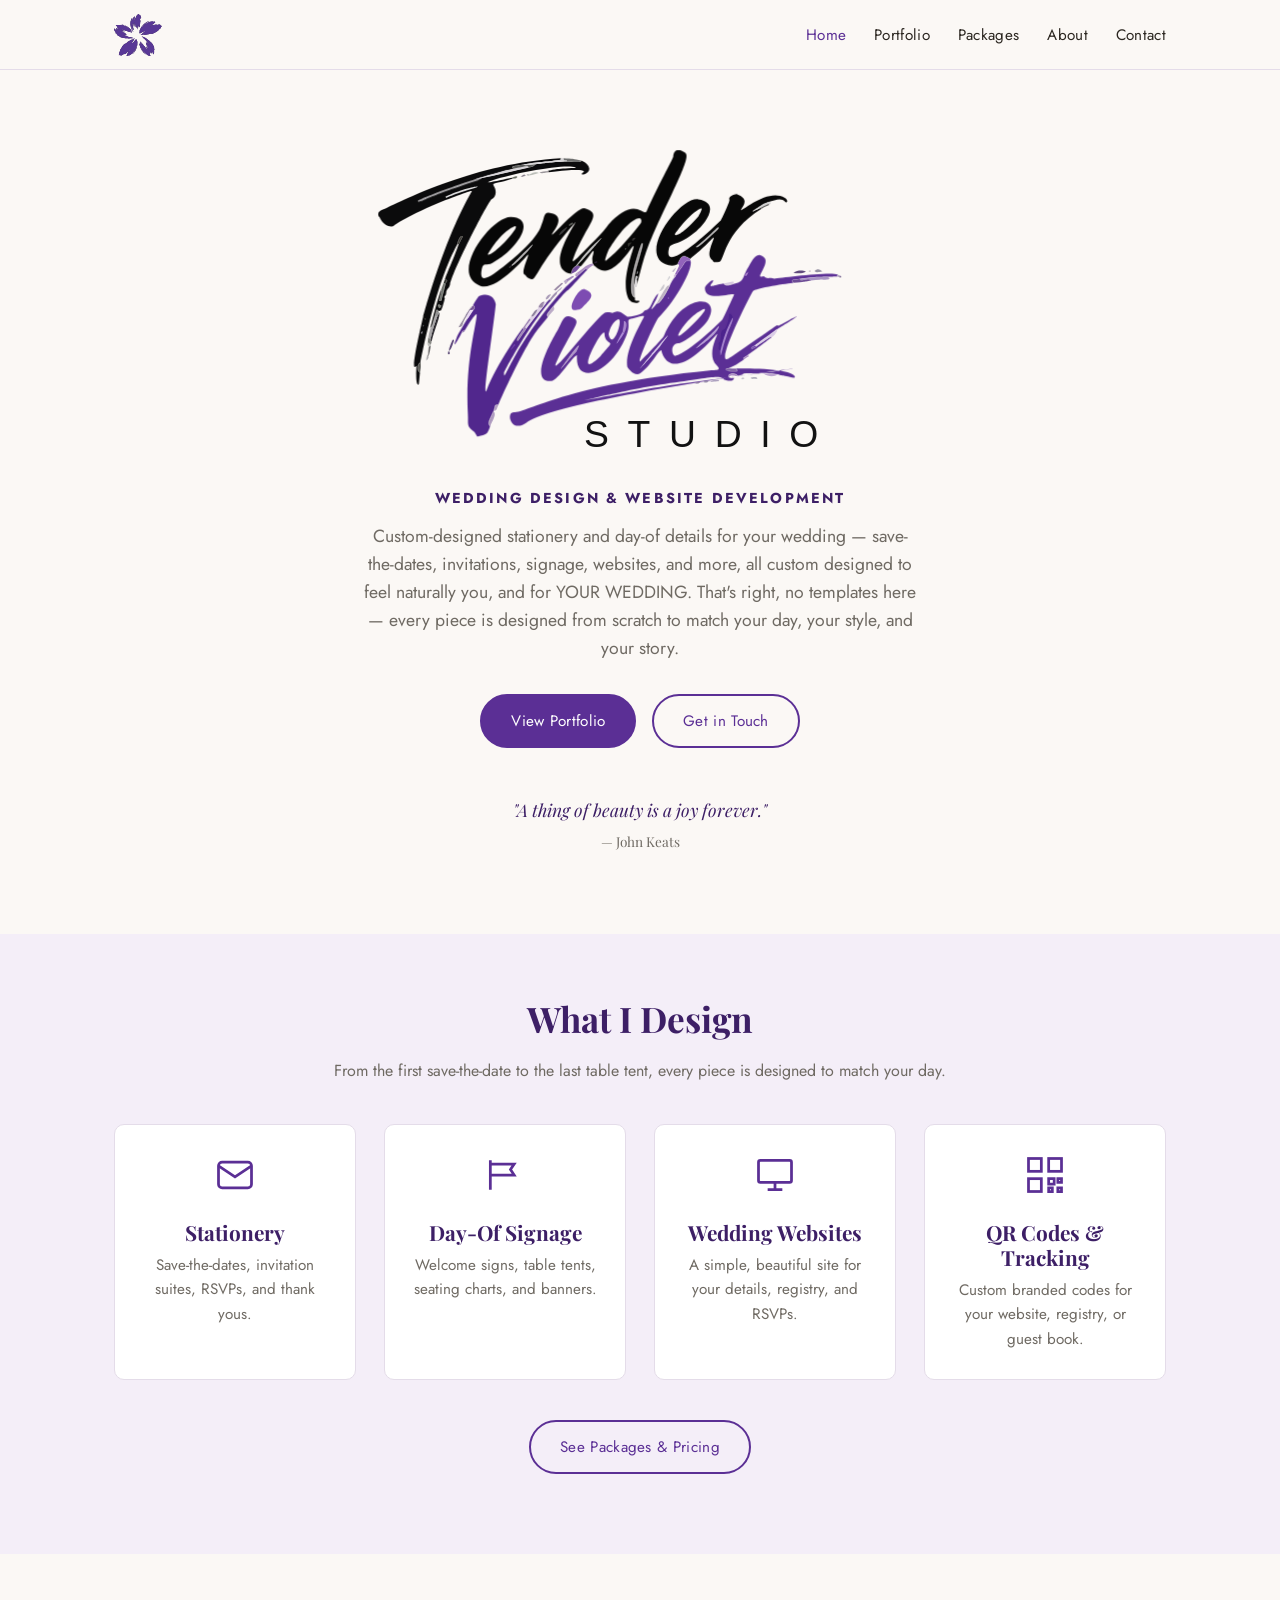
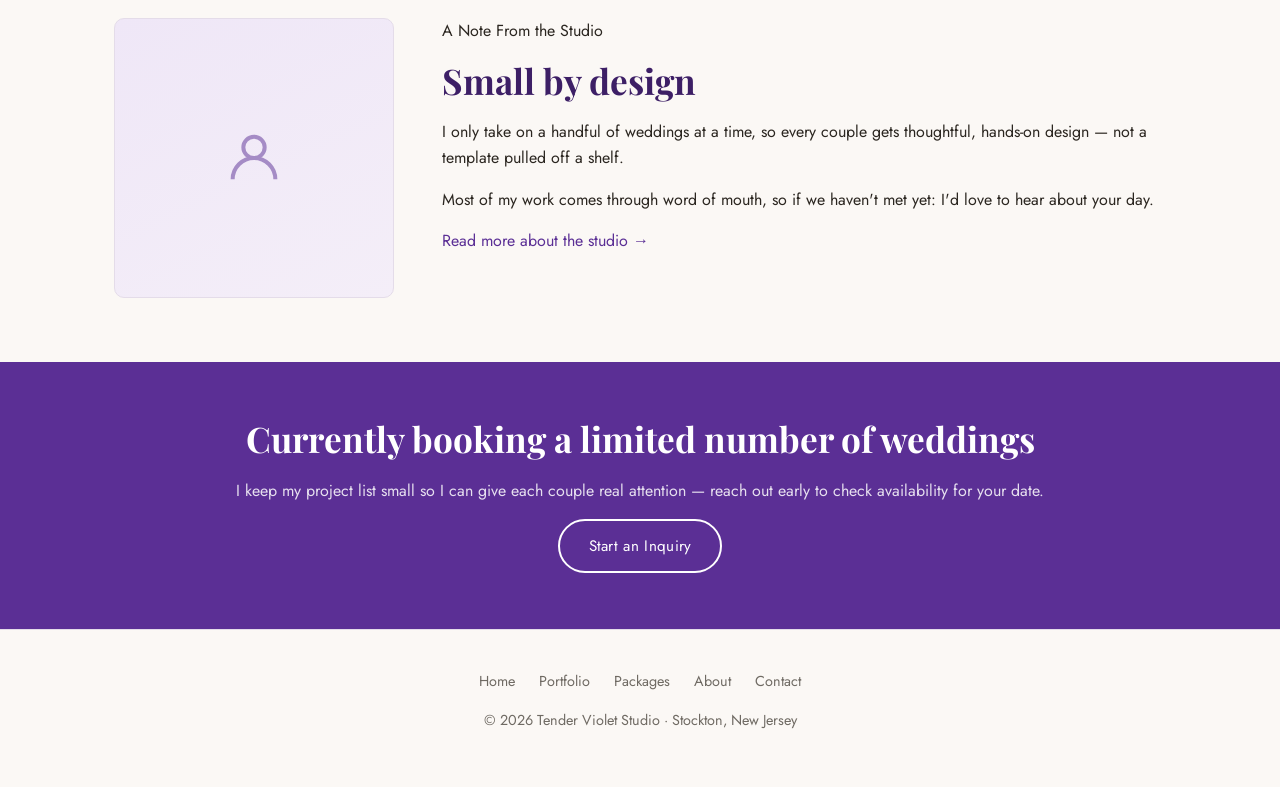
==== commit ef002e0d: "Hid packages, updated text" ====
--- a/index.html
+++ b/index.html
@@ -560,7 +560,7 @@
           <p class="eyebrow">A Note From the Studio</p>
           <h2>Small by design</h2>
           <!-- Replace with your own bio blurb — see about.html for the full page -->
-          <p>Hi, I'm the designer behind Tender Violet Studio. I only take on a handful of weddings at a time, so every
+          <p>I only take on a handful of weddings at a time, so every
             couple gets thoughtful, hands-on design — not a template pulled off a shelf.</p>
           <p>Most of my work comes through word of mouth, so if we haven't met yet: I'd love to hear about your day.</p>
           <a href="about.html">Read more about the studio &rarr;</a>
